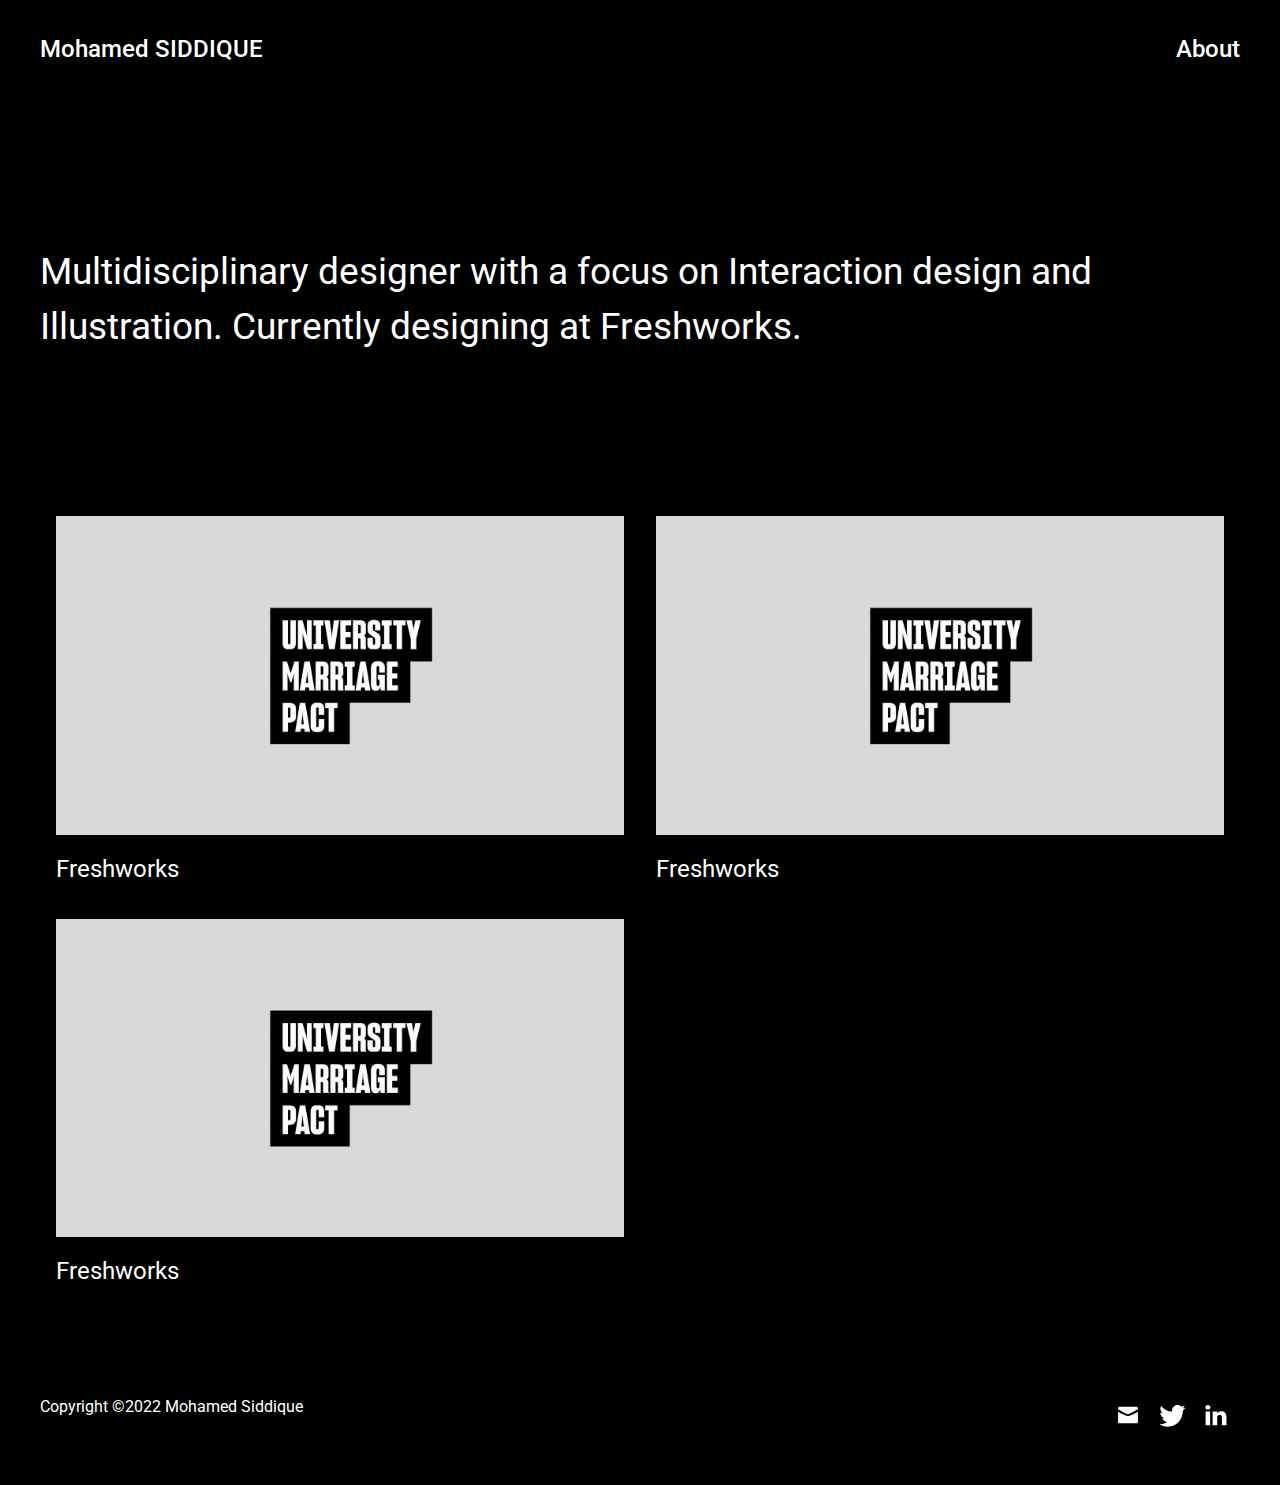
==== index.html @ 33becd6f "Homepage" ====
<!DOCTYPE html>
<html>

<head>
    <title>Mohamed Siddique</title>
    <meta name="keywords" content="Mohamed Siddique, Product designer, India, designer, Maidsafe, Freshworks">
    <meta name="description" content="Hi! I'm Siddique, Product designer at Freshworks.">
    <meta name="author" content="Mohamed Siddique">
    <meta name="viewport" content="width=device-width, initial-scale=1">

    <link rel="preconnect" href="https://fonts.gstatic.com">
    <link href="https://fonts.googleapis.com/css?family=Roboto:400,500,600,700" rel="stylesheet">
    <link rel="stylesheet" href="css/style.css">
    <link rel="stylesheet" href="css/grid.css">
</head>

<body>
    <nav role="navigation">
        <div class="nav">
            <a href="/" aria-current="page" class="title current">Mohamed SIDDIQUE</a>
            <a href="/about.html" class="about">About</a>
        </div>
    </nav>
    <main>
        <r-grid columns="8" columns-m="8" columns-s="4">
            <r-cell span="1-8" span-m="1-8" span-s="1-4">
                <div class="header-wrapper">
                    <h1>Multidisciplinary designer with a focus on Interaction design and Illustration. Currently
                        designing at <a class="companylink" href="https://www.freshworks.com/">Freshworks</a>.</h1>
                </div>
                <div class="body-wrapper">
                    <div class="grid-row">

                        <div href="/" class="grid-item">
                            <a href="/">
                                <figure>
                                    <img src="/assets/smalltest.gif">
                                </figure>
                            </a>
                            <h3>Freshworks</h3>
                        </div>
                        <div href="/" class="grid-item">
                            <a href="/">
                                <figure>
                                    <img src="/assets/smalltest.gif">
                                </figure>
                            </a>
                            <h3>Freshworks</h3>
                        </div>
                        <div href="/" class="grid-item">
                            <a href="/">
                                <figure>
                                    <img src="/assets/smalltest.gif">
                                </figure>
                            </a>
                            <h3>Freshworks</h3>
                        </div>

                    </div>
            </r-cell>
        </r-grid>
    </main>
    <footer>
        <r-grid columns="8" columns-m="8" columns-s="4">
            <r-cell span="1-4" span-m="1-8" span-s="1-4">
                <p class="copyright">Copyright ©2022 Mohamed Siddique</p>
            </r-cell>
            <r-cell span="5-8" span-m="1-8" span-s="1-4">
                <div class="social-icons">
                    <a href="/"><img src="/assets/social icons/Mail.svg" class="icons"></a>
                    <a href="/"><img src="/assets/social icons/Twitter.svg" class="icons"></a>
                    <a href="/"><img src="/assets/social icons/LinkedIn.svg" class="icons"></a>
                </div>
            </r-cell>
        </r-grid>
    </footer>
</body>

</html>
---- css/style.css ----
:root {
    --background: #000000;
    --white: #ffffff;
    --blue: #0366d6;
}

html {
    background-color: var(--background);
    font-family: 'Roboto', sans-serif;
    font-size: 15px;
}

body {
    margin: 0;
}

::selection {
    background-color: rgba(45, 170, 219, 0.3);
}

a {
    text-decoration: none;
}

p {
    color: var(--white);
    font-size: 16px;
    line-height: 1.5em;
    font-style: normal;
    font-weight: 400;
    margin: 0;
    padding: 0;
}

main {
    color: var(--white);
    line-height: 1.5em;
    font-style: normal;
    position: relative;
    max-width: 1200px;
    margin: 0 auto;
    padding: 0 40px;
    text-align: left;
    display: flex;
    flex-direction: column;
    height: auto;
}

@media screen and (max-width: 600px) {
    main {
        padding: 0px 24px;
    }
}

.nav {
    display: flex;
    flex-direction: row;
    justify-content: space-between;
    align-items: center;
    padding: 10px 40px;
    position: static;
    height: 80px;
}

@media screen and (min-width: 420px) and (max-width: 960px) {
    .nav {
        padding: 6vw;
    }
}

@media screen and (max-width: 420px) {
    .nav {
        padding: 10px 24px;
    }
}

nav a {
    color: var(--white);
    line-height: 1.5em;
    font-style: normal;
    font-weight: 500;
    margin: 0;
    padding: 0;
    text-decoration: none;
    transition-timing-function: ease-in-out;
}

nav a:hover {
    opacity: 50%;
    transition-timing-function: ease-in-out;
}

@media screen and (min-width: 0) and (max-width: calc(1680px)) and (orientation: landscape) {
    nav a {
        font-size: calc((1.8 - 1) * 1.2vh + 1rem);
    }
}

@media screen and (min-width: 0) and (max-width: calc(1680px)) and (orientation: portrait) {
    nav a {
        font-size: calc((1.8 - 1) * 1.2vh + 1rem);
    }
}

@media screen and (min-width: 1680px) {
    nav a {
        font-size: calc(1.8*1rem);
    }
}

@media screen and (max-width: 420px) {
    nav a {
        font-size: 1.5rem;
    }

    nav a.about {
        font-size: 1rem;
    }
}

.header-wrapper {
    height: 400px;
    display: flex;
    flex-direction: row;
    justify-content: space-between;
    align-items: center;
}

@media screen and (max-width: 420px) {
    .header-wrapper {
        height: 400px;
    }
}

h1,
h1 .companylink {
    color: var(--white);
    line-height: 1.5em;
    font-style: normal;
    font-weight: 400;
    margin: 0;
    padding: 0;
    text-decoration: none;
}

h1 .companylink:hover {
    opacity: 50%;
    transition-timing-function: ease-in-out;
}


@media screen and (min-width: 0) and (max-width: calc(1680px)) and (orientation: landscape) {

    h1,
    h1 .companylink {
        font-size: calc((3 - 1) * 1.2vh + 1rem);
    }
}

@media screen and (min-width: 0) and (max-width: calc(1680px)) and (orientation: portrait) {

    h1,
    h1 .companylink {
        font-size: calc((3 - 1) * 1.2vh + 1rem);
    }
}

@media screen and (max-width: 420px) {

    h1,
    h1 .companylink {
        font-size: calc((2.5 - 1) * 1.2vh + 1rem);
    }
}

.body-wrapper {
    display: flex;
    flex-direction: column;
    justify-content: space-between;
    flex-wrap: wrap;
    margin-bottom: 80px;
}

.grid-row {
    display: flex;
    flex-flow: row wrap;
    justify-content: flex-start;

}

.grid-item {
    flex-basis: 50%;
    -ms-flex: auto;
    position: relative;
    padding: 16px;
    box-sizing: border-box;

}

@media screen and (max-width: 767px) {
    .grid-item {
        flex-basis: 100%;
    }
}

figure {
    overflow: hidden;
    margin: 0 0 16px 0;
    padding: 0;
}

img {
    display: block;
    width: 100%;
}

h3 {
    font-size: 24px;
    color: var(--white);
    line-height: 1.5em;
    font-style: normal;
    font-weight: 400;
    margin: 0;
    padding: 0;
    text-decoration: none;
}

figure img {
    -webkit-transition: all 200ms ease-in-out;
    -webkit-transform: scale(1);
    -ms-transition: all 200ms ease-in-out;
    -ms-transform: scale(1);
    -moz-transition: all 200ms ease-in-out;
    -moz-transform: scale(1);
    transition: all 200ms ease-in-out;
    transform: scale(1);
}

figure:hover img {
    -webkit-transition: all 200ms ease-in-out;
    -webkit-transform: scale(1.1);
    -ms-transition: all 200ms ease-in-out;
    -ms-transform: scale(1.1);
    -moz-transition: all 200ms ease-in-out;
    -moz-transform: scale(1.1);
    transition: all 200ms ease-in-out;
    transform: scale(1.1);
}

footer {
    padding: 10px 40px;
    position: static;
    height: 80px;
}

@media screen and (min-width: 420px) and (max-width: 960px) {
    footer {
        padding: 6vw;
    }
}

@media screen and (max-width: 420px) {
    footer {
        padding: 10px 24px;
    }
}

.copyright {
    text-align: left;
}

.social-icons {
    direction: ltr;
    display: flex;
    justify-content: flex-end;
}

.icons {
    width: 40px;
    height: 40px;
    padding-right: 4px;
}

@media screen and (max-width: 767px) {
    .social-icons {
        direction: ltr;
        display: flex;
        justify-content: center;
    }
    .copyright {
        text-align: center;
        margin-bottom: 24px;
    }
}
---- css/grid.css ----
/* Raster grid subsystem (rsms.me/raster) */
r-grid {
    display: grid;
    --grid-tc: repeat(12, 1fr);
    grid-template-columns: var(--grid-tc);
    --grid-cs: 1; /* column start */
    --grid-ce: -1 /* column end */
  }
  
  /* r-cell -- cell or column */
  r-grid > r-cell { display: block; appearance: none; -webkit-appearance: none }
  
  r-grid[columns="1"] { --grid-tc: repeat(1, 1fr) }
  r-grid[columns="2"] { --grid-tc: repeat(2, 1fr) }
  r-grid[columns="3"] { --grid-tc: repeat(3, 1fr) }
  r-grid[columns="4"] { --grid-tc: repeat(4, 1fr) }
  r-grid[columns="5"] { --grid-tc: repeat(5, 1fr) }
  r-grid[columns="6"] { --grid-tc: repeat(6, 1fr) }
  r-grid[columns="7"] { --grid-tc: repeat(7, 1fr) }
  r-grid[columns="8"] { --grid-tc: repeat(8, 1fr) }
  r-grid[columns="9"] { --grid-tc: repeat(9, 1fr) }
  r-grid[columns="10"] { --grid-tc: repeat(10, 1fr) }
  r-grid[columns="11"] { --grid-tc: repeat(11, 1fr) }
  r-grid[columns="12"] { --grid-tc: repeat(12, 1fr) }
  
  /* span=start... */
  r-grid > r-cell[span^="1"] { --grid-cs: 1 }
  r-grid > r-cell[span^="2"] { --grid-cs: 2 }
  r-grid > r-cell[span^="3"] { --grid-cs: 3 }
  r-grid > r-cell[span^="4"] { --grid-cs: 4 }
  r-grid > r-cell[span^="5"] { --grid-cs: 5 }
  r-grid > r-cell[span^="6"] { --grid-cs: 6 }
  r-grid > r-cell[span^="7"] { --grid-cs: 7 }
  r-grid > r-cell[span^="8"] { --grid-cs: 8 }
  r-grid > r-cell[span^="9"] { --grid-cs: 9 }
  r-grid > r-cell[span^="10"] { --grid-cs: 10 }
  r-grid > r-cell[span^="11"] { --grid-cs: 11 }
  r-grid > r-cell[span^="12"] { --grid-cs: 12 }
  
  /* span=...+width, span=...-end */
  r-grid > r-cell[span$="+1"], r-grid > r-cell[span="1"] { --grid-ce: 1 }
  r-grid > r-cell[span$="+2"], r-grid > r-cell[span$="-1"], r-grid > r-cell[span="2"] { --grid-ce: 2 }
  r-grid > r-cell[span$="+3"], r-grid > r-cell[span$="-2"], r-grid > r-cell[span="3"] { --grid-ce: 3 }
  r-grid > r-cell[span$="+4"], r-grid > r-cell[span$="-3"], r-grid > r-cell[span="4"] { --grid-ce: 4 }
  r-grid > r-cell[span$="+5"], r-grid > r-cell[span$="-4"], r-grid > r-cell[span="5"] { --grid-ce: 5 }
  r-grid > r-cell[span$="+6"], r-grid > r-cell[span$="-5"], r-grid > r-cell[span="6"] { --grid-ce: 6 }
  r-grid > r-cell[span$="+7"], r-grid > r-cell[span$="-6"], r-grid > r-cell[span="7"] { --grid-ce: 7 }
  r-grid > r-cell[span$="+8"], r-grid > r-cell[span$="-7"], r-grid > r-cell[span="8"] { --grid-ce: 8 }
  r-grid > r-cell[span$="+9"], r-grid > r-cell[span$="-8"], r-grid > r-cell[span="9"] { --grid-ce: 9 }
  r-grid > r-cell[span$="+10"], r-grid > r-cell[span$="-9"], r-grid > r-cell[span="10"] { --grid-ce: 10 }
  r-grid > r-cell[span$="+11"], r-grid > r-cell[span$="-10"], r-grid > r-cell[span="11"] { --grid-ce: 11 }
  r-grid > r-cell[span$="+12"], r-grid > r-cell[span$="-11"], r-grid > r-cell[span="12"] { --grid-ce: 12 }
  r-grid > r-cell[span$="-12"] { --grid-ce: 13 }
  
  /* connect vars */
  r-grid > r-cell[span] { grid-column-end: span var(--grid-ce) }
  r-grid > r-cell[span*="+"], r-grid > r-cell[span*="-"], r-grid > r-cell[span*=".."] {
    grid-column-start: var(--grid-cs) }
  r-grid > r-cell[span*="-"], r-grid > r-cell[span*=".."] {
    grid-column-end: var(--grid-ce) }
  r-grid > r-cell[span="row"] { grid-column: 1 / -1 }
  
  /* for window width <= 600 */
  @media only screen and (max-width: 420px) {
    r-grid[columns-s="1"] { --grid-tc: repeat(1, 1fr) }
    r-grid[columns-s="2"] { --grid-tc: repeat(2, 1fr) }
    r-grid[columns-s="3"] { --grid-tc: repeat(3, 1fr) }
    r-grid[columns-s="4"] { --grid-tc: repeat(4, 1fr) }
    r-grid[columns-s="5"] { --grid-tc: repeat(5, 1fr) }
    r-grid[columns-s="6"] { --grid-tc: repeat(6, 1fr) }
    r-grid[columns-s="7"] { --grid-tc: repeat(7, 1fr) }
    r-grid[columns-s="8"] { --grid-tc: repeat(8, 1fr) }
    r-grid[columns-s="9"] { --grid-tc: repeat(9, 1fr) }
    r-grid[columns-s="10"] { --grid-tc: repeat(10, 1fr) }
    r-grid[columns-s="11"] { --grid-tc: repeat(11, 1fr) }
    r-grid[columns-s="12"] { --grid-tc: repeat(12, 1fr) }
    
    /* span-s=start... */
    r-grid > r-cell[span-s^="1"] { --grid-cs: 1 }
    r-grid > r-cell[span-s^="2"] { --grid-cs: 2 }
    r-grid > r-cell[span-s^="3"] { --grid-cs: 3 }
    r-grid > r-cell[span-s^="4"] { --grid-cs: 4 }
    r-grid > r-cell[span-s^="5"] { --grid-cs: 5 }
    r-grid > r-cell[span-s^="6"] { --grid-cs: 6 }
    r-grid > r-cell[span-s^="7"] { --grid-cs: 7 }
    r-grid > r-cell[span-s^="8"] { --grid-cs: 8 }
    r-grid > r-cell[span-s^="9"] { --grid-cs: 9 }
    r-grid > r-cell[span-s^="10"] { --grid-cs: 10 }
    r-grid > r-cell[span-s^="11"] { --grid-cs: 11 }
    r-grid > r-cell[span-s^="12"] { --grid-cs: 12 }
    
    /* span-s=...+width, span-s=...-end */
    r-grid > r-cell[span-s$="+1"], r-grid > r-cell[span-s="1"] { --grid-ce: 1 }
    r-grid > r-cell[span-s$="+2"], r-grid > r-cell[span-s$="-1"], r-grid > r-cell[span-s="2"] { --grid-ce: 2 }
    r-grid > r-cell[span-s$="+3"], r-grid > r-cell[span-s$="-2"], r-grid > r-cell[span-s="3"] { --grid-ce: 3 }
    r-grid > r-cell[span-s$="+4"], r-grid > r-cell[span-s$="-3"], r-grid > r-cell[span-s="4"] { --grid-ce: 4 }
    r-grid > r-cell[span-s$="+5"], r-grid > r-cell[span-s$="-4"], r-grid > r-cell[span-s="5"] { --grid-ce: 5 }
    r-grid > r-cell[span-s$="+6"], r-grid > r-cell[span-s$="-5"], r-grid > r-cell[span-s="6"] { --grid-ce: 6 }
    r-grid > r-cell[span-s$="+7"], r-grid > r-cell[span-s$="-6"], r-grid > r-cell[span-s="7"] { --grid-ce: 7 }
    r-grid > r-cell[span-s$="+8"], r-grid > r-cell[span-s$="-7"], r-grid > r-cell[span-s="8"] { --grid-ce: 8 }
    r-grid > r-cell[span-s$="+9"], r-grid > r-cell[span-s$="-8"], r-grid > r-cell[span-s="9"] { --grid-ce: 9 }
    r-grid > r-cell[span-s$="+10"], r-grid > r-cell[span-s$="-9"], r-grid > r-cell[span-s="10"] { --grid-ce: 10 }
    r-grid > r-cell[span-s$="+11"], r-grid > r-cell[span-s$="-10"], r-grid > r-cell[span-s="11"] { --grid-ce: 11 }
    r-grid > r-cell[span-s$="+12"], r-grid > r-cell[span-s$="-11"], r-grid > r-cell[span-s="12"] { --grid-ce: 12 }
    r-grid > r-cell[span-s$="-12"] { --grid-ce: 13 }
    
    /* connect vars */
    r-grid > r-cell[span-s] { grid-column-end: span var(--grid-ce) }
    r-grid > r-cell[span-s*="+"], r-grid > r-cell[span-s*="-"], r-grid > r-cell[span-s*=".."] {
      grid-column-start: var(--grid-cs) }
    r-grid > r-cell[span-s*="-"], r-grid > r-cell[span-s*=".."] {
      grid-column-end: var(--grid-ce) }
    r-grid > r-cell[span-s="row"] { grid-column: 1 / -1 }
  }

  /* for window width <= 900 */
  @media only screen and (min-width: 420px) and (max-width: 767px) {
    r-grid[columns-m="1"] { --grid-tc: repeat(1, 1fr) }
    r-grid[columns-m="2"] { --grid-tc: repeat(2, 1fr) }
    r-grid[columns-m="3"] { --grid-tc: repeat(3, 1fr) }
    r-grid[columns-m="4"] { --grid-tc: repeat(4, 1fr) }
    r-grid[columns-m="5"] { --grid-tc: repeat(5, 1fr) }
    r-grid[columns-m="6"] { --grid-tc: repeat(6, 1fr) }
    r-grid[columns-m="7"] { --grid-tc: repeat(7, 1fr) }
    r-grid[columns-m="8"] { --grid-tc: repeat(8, 1fr) }
    r-grid[columns-m="9"] { --grid-tc: repeat(9, 1fr) }
    r-grid[columns-m="10"] { --grid-tc: repeat(10, 1fr) }
    r-grid[columns-m="11"] { --grid-tc: repeat(11, 1fr) }
    r-grid[columns-m="12"] { --grid-tc: repeat(12, 1fr) }
    
    /* span-s=start... */
    r-grid > r-cell[span-m^="1"] { --grid-cs: 1 }
    r-grid > r-cell[span-m^="2"] { --grid-cs: 2 }
    r-grid > r-cell[span-m^="3"] { --grid-cs: 3 }
    r-grid > r-cell[span-m^="4"] { --grid-cs: 4 }
    r-grid > r-cell[span-m^="5"] { --grid-cs: 5 }
    r-grid > r-cell[span-m^="6"] { --grid-cs: 6 }
    r-grid > r-cell[span-m^="7"] { --grid-cs: 7 }
    r-grid > r-cell[span-m^="8"] { --grid-cs: 8 }
    r-grid > r-cell[span-m^="9"] { --grid-cs: 9 }
    r-grid > r-cell[span-m^="10"] { --grid-cs: 10 }
    r-grid > r-cell[span-m^="11"] { --grid-cs: 11 }
    r-grid > r-cell[span-m^="12"] { --grid-cs: 12 }
    
    /* span-s=...+width, span-s=...-end */
    r-grid > r-cell[span-m$="+1"], r-grid > r-cell[span-m="1"] { --grid-ce: 1 }
    r-grid > r-cell[span-m$="+2"], r-grid > r-cell[span-m$="-1"], r-grid > r-cell[span-m="2"] { --grid-ce: 2 }
    r-grid > r-cell[span-m$="+3"], r-grid > r-cell[span-m$="-2"], r-grid > r-cell[span-m="3"] { --grid-ce: 3 }
    r-grid > r-cell[span-m$="+4"], r-grid > r-cell[span-m$="-3"], r-grid > r-cell[span-m="4"] { --grid-ce: 4 }
    r-grid > r-cell[span-m$="+5"], r-grid > r-cell[span-m$="-4"], r-grid > r-cell[span-m="5"] { --grid-ce: 5 }
    r-grid > r-cell[span-m$="+6"], r-grid > r-cell[span-m$="-5"], r-grid > r-cell[span-m="6"] { --grid-ce: 6 }
    r-grid > r-cell[span-m$="+7"], r-grid > r-cell[span-m$="-6"], r-grid > r-cell[span-m="7"] { --grid-ce: 7 }
    r-grid > r-cell[span-m$="+8"], r-grid > r-cell[span-m$="-7"], r-grid > r-cell[span-m="8"] { --grid-ce: 8 }
    r-grid > r-cell[span-m$="+9"], r-grid > r-cell[span-m$="-8"], r-grid > r-cell[span-m="9"] { --grid-ce: 9 }
    r-grid > r-cell[span-m$="+10"], r-grid > r-cell[span-m$="-9"], r-grid > r-cell[span-m="10"] { --grid-ce: 10 }
    r-grid > r-cell[span-m$="+11"], r-grid > r-cell[span-m$="-10"], r-grid > r-cell[span-m="11"] { --grid-ce: 11 }
    r-grid > r-cell[span-m$="+12"], r-grid > r-cell[span-m$="-11"], r-grid > r-cell[span-m="12"] { --grid-ce: 12 }
    r-grid > r-cell[span-m$="-12"] { --grid-ce: 13 }
    
    /* connect vars */
    r-grid > r-cell[span-m] { grid-column-end: span var(--grid-ce) }
    r-grid > r-cell[span-m*="+"], r-grid > r-cell[span-m*="-"], r-grid > r-cell[span-m*=".."] {
      grid-column-start: var(--grid-cs) }
    r-grid > r-cell[span-m*="-"], r-grid > r-cell[span-m*=".."] {
      grid-column-end: var(--grid-ce) }
    r-grid > r-cell[span-m="row"] { grid-column: 1 / -1 }
  }
  
  /* for window width >= 1200 */
  @media only screen and (min-width: 1199px) {
    r-grid[columns-l="1"] { --grid-tc: repeat(1, 1fr) }
    r-grid[columns-l="2"] { --grid-tc: repeat(2, 1fr) }
    r-grid[columns-l="3"] { --grid-tc: repeat(3, 1fr) }
    r-grid[columns-l="4"] { --grid-tc: repeat(4, 1fr) }
    r-grid[columns-l="5"] { --grid-tc: repeat(5, 1fr) }
    r-grid[columns-l="6"] { --grid-tc: repeat(6, 1fr) }
    r-grid[columns-l="7"] { --grid-tc: repeat(7, 1fr) }
    r-grid[columns-l="8"] { --grid-tc: repeat(8, 1fr) }
    r-grid[columns-l="9"] { --grid-tc: repeat(9, 1fr) }
    r-grid[columns-l="10"] { --grid-tc: repeat(10, 1fr) }
    r-grid[columns-l="11"] { --grid-tc: repeat(11, 1fr) }
    r-grid[columns-l="12"] { --grid-tc: repeat(12, 1fr) }
    
    /* span-l=start... */
    r-grid > r-cell[span-l^="1"] { --grid-cs: 1 }
    r-grid > r-cell[span-l^="2"] { --grid-cs: 2 }
    r-grid > r-cell[span-l^="3"] { --grid-cs: 3 }
    r-grid > r-cell[span-l^="4"] { --grid-cs: 4 }
    r-grid > r-cell[span-l^="5"] { --grid-cs: 5 }
    r-grid > r-cell[span-l^="6"] { --grid-cs: 6 }
    r-grid > r-cell[span-l^="7"] { --grid-cs: 7 }
    r-grid > r-cell[span-l^="8"] { --grid-cs: 8 }
    r-grid > r-cell[span-l^="9"] { --grid-cs: 9 }
    r-grid > r-cell[span-l^="10"] { --grid-cs: 10 }
    r-grid > r-cell[span-l^="11"] { --grid-cs: 11 }
    r-grid > r-cell[span-l^="12"] { --grid-cs: 12 }
    
    /* span-l=...+width, span-l=...-end */
    r-grid > r-cell[span-l$="+1"], r-grid > r-cell[span-l="1"] { --grid-ce: 1 }
    r-grid > r-cell[span-l$="+2"], r-grid > r-cell[span-l$="-1"], r-grid > r-cell[span-l="2"] { --grid-ce: 2 }
    r-grid > r-cell[span-l$="+3"], r-grid > r-cell[span-l$="-2"], r-grid > r-cell[span-l="3"] { --grid-ce: 3 }
    r-grid > r-cell[span-l$="+4"], r-grid > r-cell[span-l$="-3"], r-grid > r-cell[span-l="4"] { --grid-ce: 4 }
    r-grid > r-cell[span-l$="+5"], r-grid > r-cell[span-l$="-4"], r-grid > r-cell[span-l="5"] { --grid-ce: 5 }
    r-grid > r-cell[span-l$="+6"], r-grid > r-cell[span-l$="-5"], r-grid > r-cell[span-l="6"] { --grid-ce: 6 }
    r-grid > r-cell[span-l$="+7"], r-grid > r-cell[span-l$="-6"], r-grid > r-cell[span-l="7"] { --grid-ce: 7 }
    r-grid > r-cell[span-l$="+8"], r-grid > r-cell[span-l$="-7"], r-grid > r-cell[span-l="8"] { --grid-ce: 8 }
    r-grid > r-cell[span-l$="+9"], r-grid > r-cell[span-l$="-8"], r-grid > r-cell[span-l="9"] { --grid-ce: 9 }
    r-grid > r-cell[span-l$="+10"], r-grid > r-cell[span-l$="-9"], r-grid > r-cell[span-l="10"] { --grid-ce: 10 }
    r-grid > r-cell[span-l$="+11"], r-grid > r-cell[span-l$="-10"], r-grid > r-cell[span-l="11"] { --grid-ce: 11 }
    r-grid > r-cell[span-l$="+12"], r-grid > r-cell[span-l$="-11"], r-grid > r-cell[span-l="12"] { --grid-ce: 12 }
    r-grid > r-cell[span-l$="-12"] { --grid-ce: 13 }
    
    /* connect vars */
    r-grid > r-cell[span-l] { grid-column-end: span var(--grid-ce) }
    r-grid > r-cell[span-l*="+"], r-grid > r-cell[span-l*="-"], r-grid > r-cell[span-l*=".."] {
      grid-column-start: var(--grid-cs) }
    r-grid > r-cell[span-l*="-"], r-grid > r-cell[span-l*=".."] {
      grid-column-end: var(--grid-ce) }
    r-grid > r-cell[span-l="row"] { grid-column: 1 / -1 }
  }
  
  /* .debug can be added to a r-grid to visualize its effective cells */
  r-grid.debug > * {
    --color: rgba(248,110,91 ,0.3);
    background-image:
      linear-gradient(to bottom, var(--color) 0%, var(--color) 100%);
  }
  r-grid.debug > :nth-child(6n+2) { --color: rgba(103,126,208,0.3) }
  r-grid.debug > :nth-child(6n+3) { --color: rgba(224,174,72 ,0.3) }
  r-grid.debug > :nth-child(6n+4) { --color: rgba(77, 214,115,0.3) }
  r-grid.debug > :nth-child(6n+5) { --color: rgba(217,103,219,0.3) }
  r-grid.debug > :nth-child(6n+6) { --color: rgba(94, 204,211,0.3) }
  r-grid.debug > :nth-child(6n+7) { --color: rgba(248,110,91 ,0.3) }
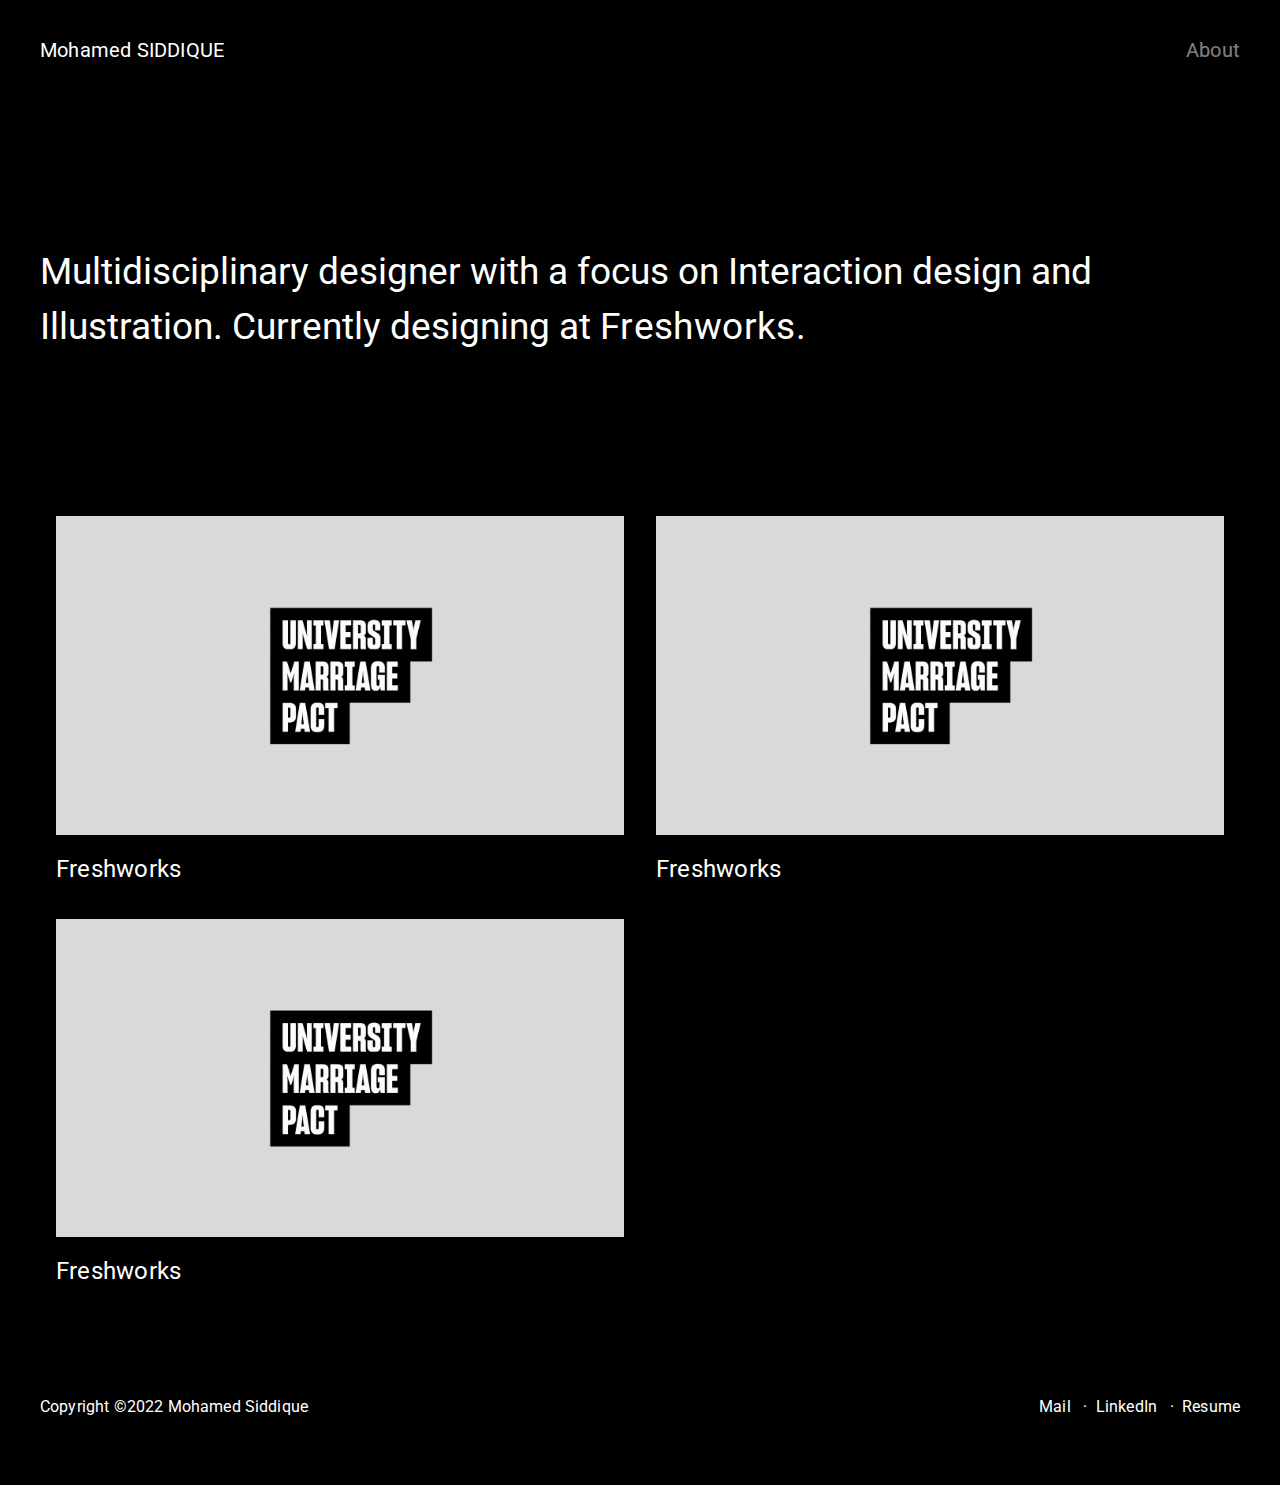
==== commit 298fe1d2: "About page style" ====
--- a/index.html
+++ b/index.html
@@ -62,14 +62,14 @@
     </main>
     <footer>
         <r-grid columns="8" columns-m="8" columns-s="4">
-            <r-cell span="1-4" span-m="1-8" span-s="1-4">
-                <p class="copyright">Copyright ©2022 Mohamed Siddique</p>
+            <r-cell span="1-4" span-m="1-4" span-s="1-4">
+                <p class="footer">Copyright ©2022 Mohamed Siddique</p>
             </r-cell>
-            <r-cell span="5-8" span-m="1-8" span-s="1-4">
-                <div class="social-icons">
-                    <a href="/"><img src="/assets/social icons/Mail.svg" class="icons"></a>
-                    <a href="/"><img src="/assets/social icons/Twitter.svg" class="icons"></a>
-                    <a href="/"><img src="/assets/social icons/LinkedIn.svg" class="icons"></a>
+            <r-cell span="5-8" span-m="5-8" span-s="1-4">
+                <div class="links">
+                    <a href="/" class="footer">Mail &nbsp; · &nbsp; </a>
+                    <a href="/" class="footer"> LinkedIn  &nbsp; · &nbsp;  </a>
+                    <a href="/" class="footer"> Resume</a>
                 </div>
             </r-cell>
         </r-grid>
--- a/css/style.css
+++ b/css/style.css
@@ -20,6 +20,7 @@
 
 a {
     text-decoration: none;
+    letter-spacing: 0.01em;
 }
 
 p {
@@ -30,6 +31,7 @@
     font-weight: 400;
     margin: 0;
     padding: 0;
+    letter-spacing: 0.01em;
 }
 
 main {
@@ -76,9 +78,11 @@
 
 nav a {
     color: var(--white);
-    line-height: 1.5em;
-    font-style: normal;
-    font-weight: 500;
+    opacity: 50%;
+    line-height: 1.5em;
+    letter-spacing: 0.01em;
+    font-style: normal;
+    font-weight: 400;
     margin: 0;
     padding: 0;
     text-decoration: none;
@@ -86,25 +90,29 @@
 }
 
 nav a:hover {
-    opacity: 50%;
+    opacity: 100%;
     transition-timing-function: ease-in-out;
+}
+
+.current {
+    opacity: 100%;
 }
 
 @media screen and (min-width: 0) and (max-width: calc(1680px)) and (orientation: landscape) {
     nav a {
-        font-size: calc((1.8 - 1) * 1.2vh + 1rem);
+        font-size: calc((1.5 - 1) * 1.2vh + 1rem);
     }
 }
 
 @media screen and (min-width: 0) and (max-width: calc(1680px)) and (orientation: portrait) {
     nav a {
-        font-size: calc((1.8 - 1) * 1.2vh + 1rem);
+        font-size: calc((1.5 - 1) * 1.2vh + 1rem);
     }
 }
 
 @media screen and (min-width: 1680px) {
     nav a {
-        font-size: calc(1.8*1rem);
+        font-size: calc(1.5*1rem);
     }
 }
 
@@ -223,6 +231,7 @@
     margin: 0;
     padding: 0;
     text-decoration: none;
+    letter-spacing: 0.01em;
 }
 
 figure img {
@@ -265,30 +274,63 @@
     }
 }
 
-.copyright {
+.footer {
     text-align: left;
-}
-
-.social-icons {
+    color: var(--white);
+    font-size: 16px;
+    line-height: 1.5em;
+    font-style: normal;
+    font-weight: 400;
+    margin: 0;
+    padding: 0;
+    letter-spacing: 0.01em;
+}
+
+.links {
     direction: ltr;
     display: flex;
     justify-content: flex-end;
 }
 
-.icons {
-    width: 40px;
-    height: 40px;
-    padding-right: 4px;
-}
-
 @media screen and (max-width: 767px) {
-    .social-icons {
+    .links {
         direction: ltr;
         display: flex;
         justify-content: center;
     }
-    .copyright {
+}
+
+@media screen and (max-width: 420px) {
+    
+    .footer {
         text-align: center;
         margin-bottom: 24px;
     }
+}
+
+.bio {
+    margin: 120px 0;
+}
+
+@media screen and (max-width: 420px) {
+    .bio {
+        margin: 40px 0;
+    }
+ }
+
+h5 {
+    font-size: calc((1.5 - 1) * 1.2vw + 1rem);
+    color: var(--white);
+    line-height: 1.5em;
+    font-style: normal;
+    font-weight: 400;
+    margin: 0 0 24px 0;
+    padding: 0;
+    letter-spacing: 0.01em;
+}
+
+@media screen and (max-width: 420px) {
+   h5 {
+        font-size: 1.2rem;
+    }
 }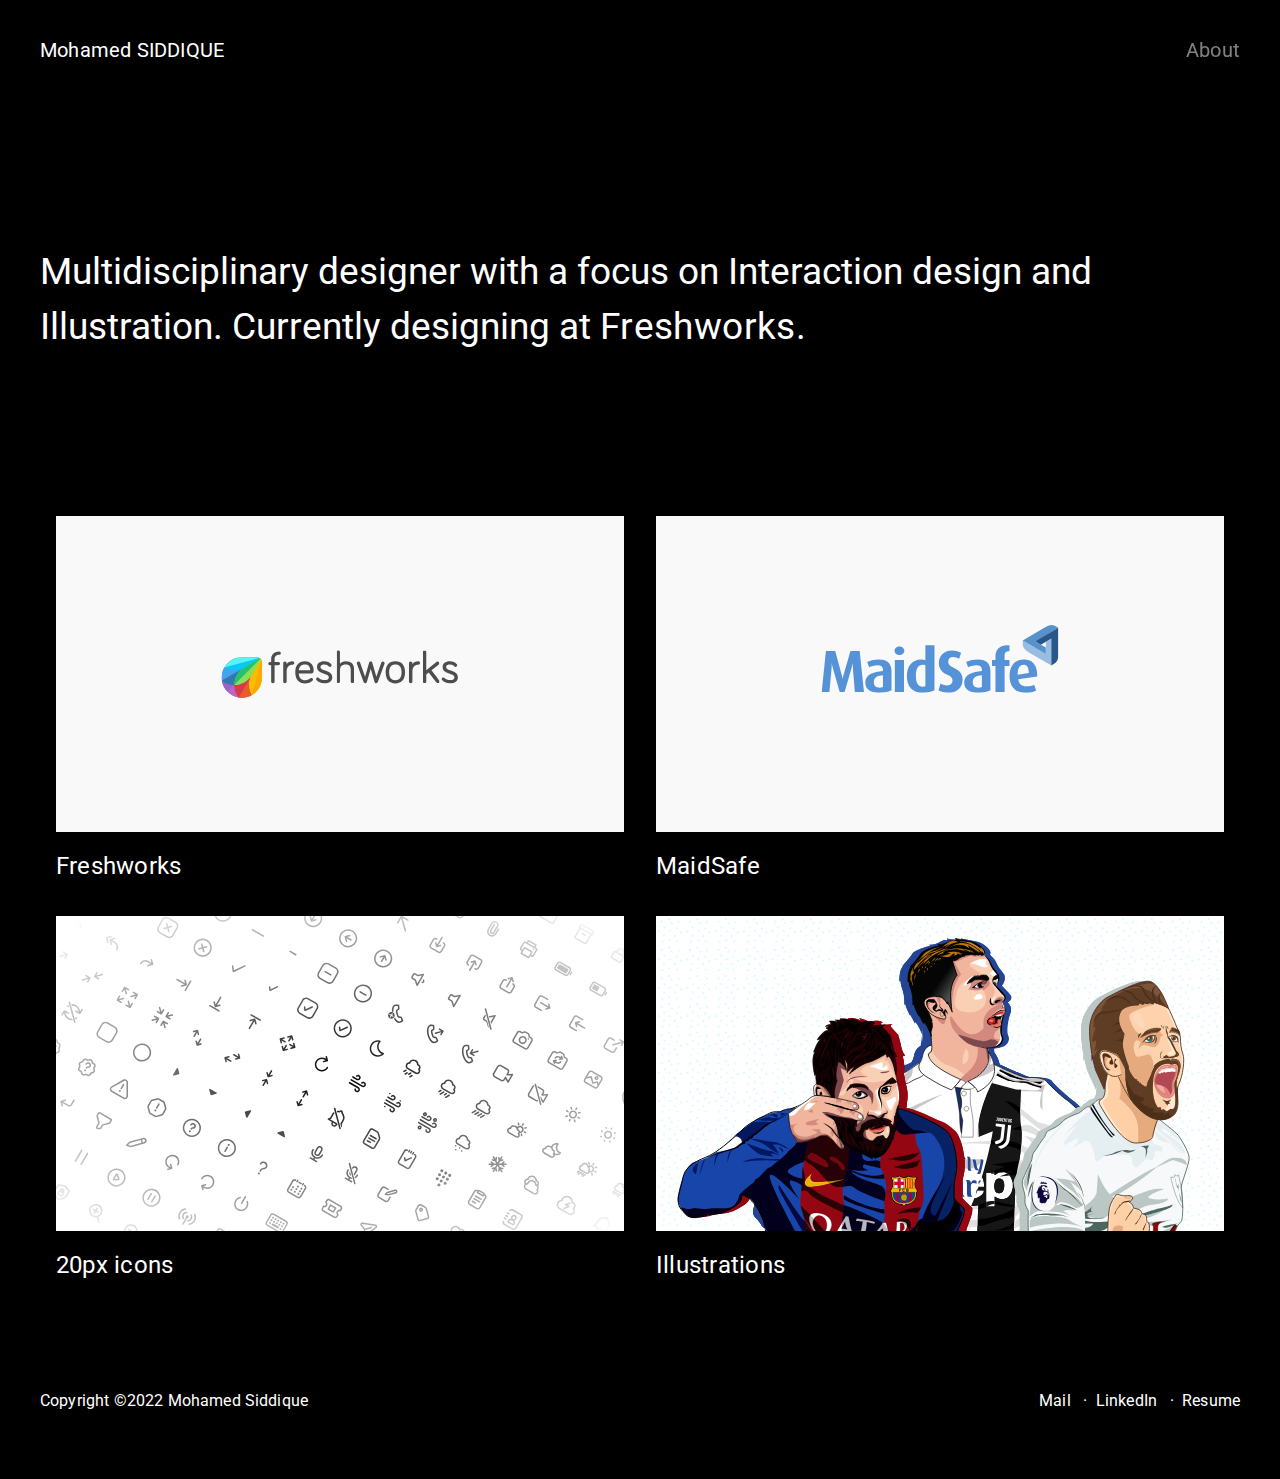
==== commit 20bc440a: "About page content" ====
--- a/index.html
+++ b/index.html
@@ -34,7 +34,7 @@
                         <div href="/" class="grid-item">
                             <a href="/">
                                 <figure>
-                                    <img src="/assets/smalltest.gif">
+                                    <img src="/assets/Freshworks.svg">
                                 </figure>
                             </a>
                             <h3>Freshworks</h3>
@@ -42,19 +42,28 @@
                         <div href="/" class="grid-item">
                             <a href="/">
                                 <figure>
-                                    <img src="/assets/smalltest.gif">
+                                    <img src="/assets/MaidSafe.svg">
                                 </figure>
                             </a>
-                            <h3>Freshworks</h3>
+                            <h3>MaidSafe</h3>
                         </div>
                         <div href="/" class="grid-item">
                             <a href="/">
                                 <figure>
-                                    <img src="/assets/smalltest.gif">
+                                    <img src="/assets/icons.svg">
                                 </figure>
                             </a>
-                            <h3>Freshworks</h3>
+                            <h3>20px icons</h3>
                         </div>
+                        <div href="/" class="grid-item">
+                            <a href="/">
+                                <figure>
+                                    <img src="/assets/illustration.svg">
+                                </figure>
+                            </a>
+                            <h3>Illustrations</h3>
+                        </div>
+
 
                     </div>
             </r-cell>
@@ -68,7 +77,7 @@
             <r-cell span="5-8" span-m="5-8" span-s="1-4">
                 <div class="links">
                     <a href="/" class="footer">Mail &nbsp; · &nbsp; </a>
-                    <a href="/" class="footer"> LinkedIn  &nbsp; · &nbsp;  </a>
+                    <a href="/" class="footer"> LinkedIn &nbsp; · &nbsp; </a>
                     <a href="/" class="footer"> Resume</a>
                 </div>
             </r-cell>
--- a/css/style.css
+++ b/css/style.css
@@ -219,7 +219,9 @@
 
 img {
     display: block;
-    width: 100%;
+    max-width:100%;
+    max-height:100%;
+    object-fit:cover;
 }
 
 h3 {
@@ -247,13 +249,13 @@
 
 figure:hover img {
     -webkit-transition: all 200ms ease-in-out;
-    -webkit-transform: scale(1.1);
+    -webkit-transform: scale(1.05);
     -ms-transition: all 200ms ease-in-out;
-    -ms-transform: scale(1.1);
+    -ms-transform: scale(1.05);
     -moz-transition: all 200ms ease-in-out;
-    -moz-transform: scale(1.1);
+    -moz-transform: scale(1.05);
     transition: all 200ms ease-in-out;
-    transform: scale(1.1);
+    transform: scale(1.05);
 }
 
 footer {
@@ -333,4 +335,22 @@
    h5 {
         font-size: 1.2rem;
     }
-}+}
+
+.me {
+    width: 360px;
+    object-fit: cover;
+    display: block;
+}
+
+@media screen and (min-width: 767px) and (max-width: 960px) {
+    .me {
+        width: 240px;
+    }
+}
+
+@media screen and (max-width: 767px) {
+    .me {
+        display: none;
+    }
+ }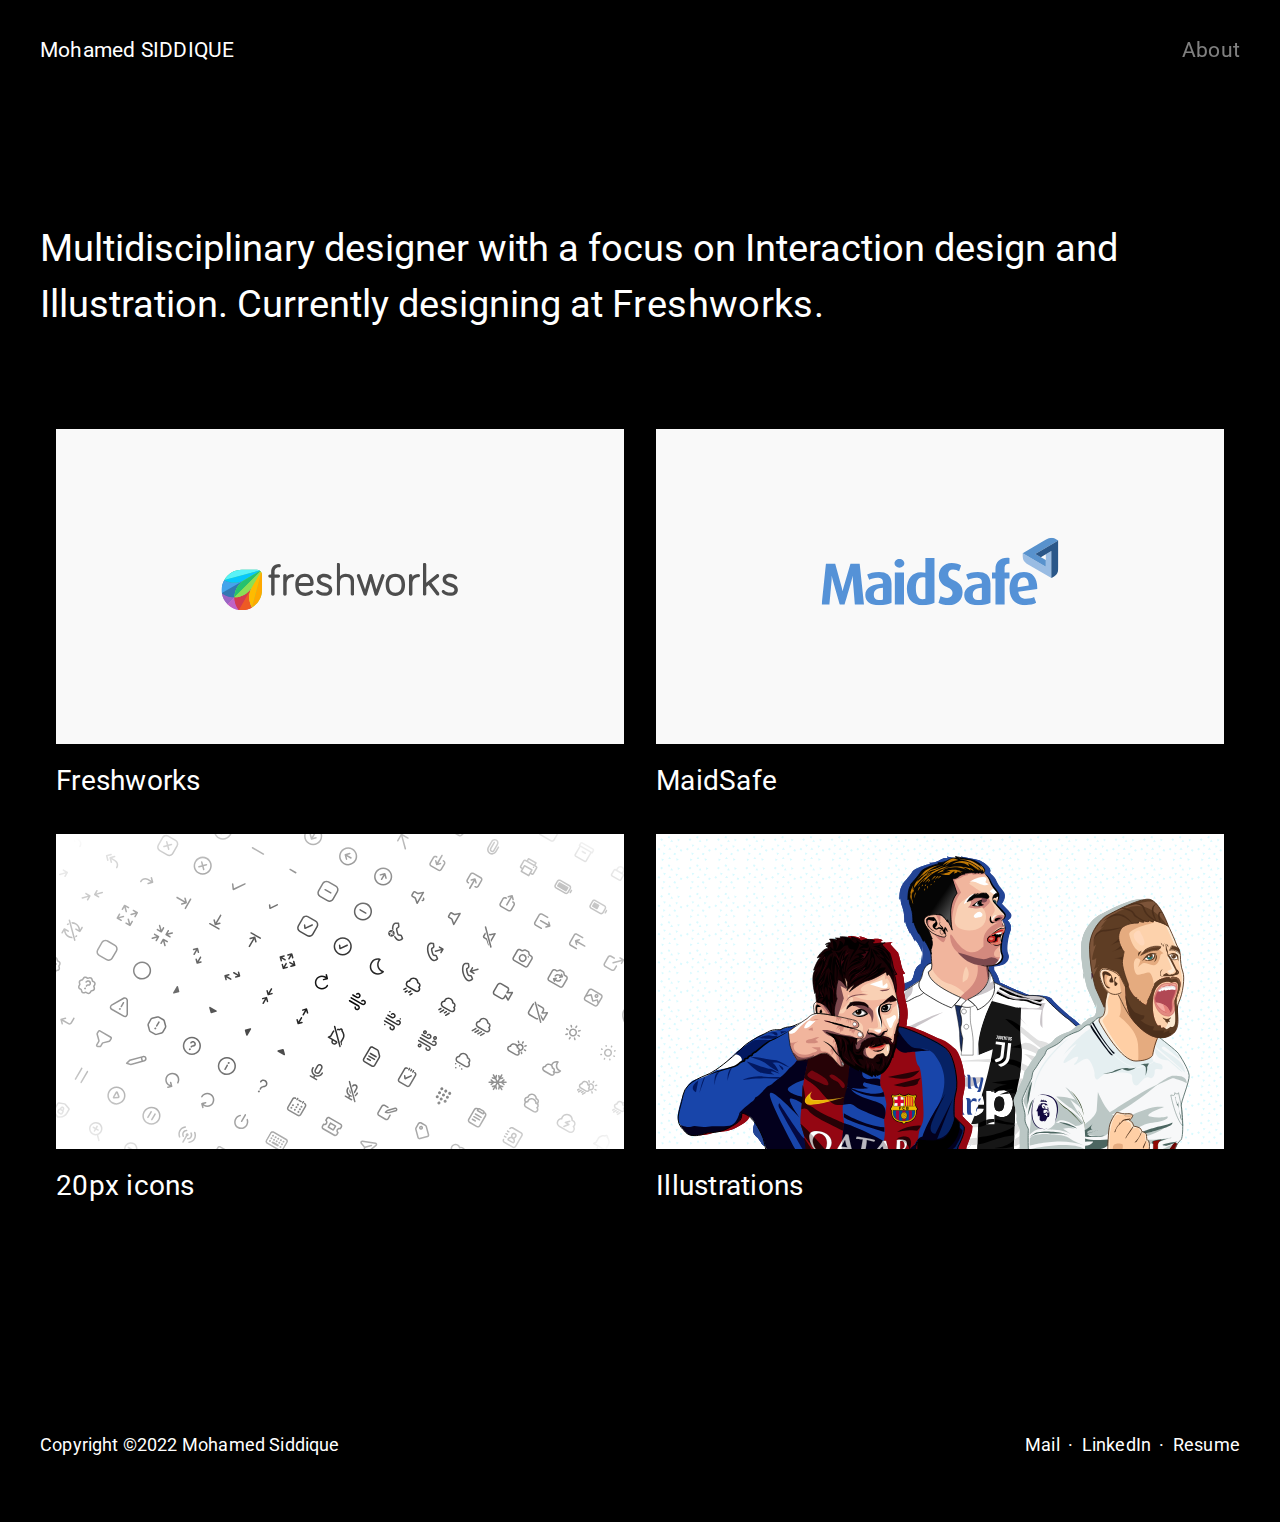
==== commit c569099a: "Added link style" ====
--- a/index.html
+++ b/index.html
@@ -22,52 +22,52 @@
         </div>
     </nav>
     <main>
-        <r-grid columns="8" columns-m="8" columns-s="4">
-            <r-cell span="1-8" span-m="1-8" span-s="1-4">
-                <div class="header-wrapper">
-                    <h1>Multidisciplinary designer with a focus on Interaction design and Illustration. Currently
-                        designing at <a class="companylink" href="https://www.freshworks.com/">Freshworks</a>.</h1>
-                </div>
-                <div class="body-wrapper">
-                    <div class="grid-row">
-
-                        <div href="/" class="grid-item">
-                            <a href="/">
-                                <figure>
-                                    <img src="/assets/Freshworks.svg">
-                                </figure>
-                            </a>
-                            <h3>Freshworks</h3>
+        <div class="wrapper">
+            <r-grid columns="8" columns-m="8" columns-s="4">
+                <r-cell span="1-8" span-m="1-8" span-s="1-4">
+                    <div>
+                        <h1>Multidisciplinary designer with a focus on Interaction design and Illustration. Currently
+                            designing at <a class="companylink" href="https://www.freshworks.com/" target="_blank">Freshworks</a>.</h1>
+                    </div>
+                    <div class="body-wrapper">
+                        <div class="grid-row">
+                            <div class="grid-item">
+                                <a href="/freshworks.html">
+                                    <figure>
+                                        <img src="/assets/Freshworks.svg">
+                                    </figure>
+                                </a>
+                                <h3>Freshworks</h3>
+                            </div>
+                            <div class="grid-item">
+                                <a href="/maidsafe.html">
+                                    <figure>
+                                        <img src="/assets/MaidSafe.svg">
+                                    </figure>
+                                </a>
+                                <h3>MaidSafe</h3>
+                            </div>
+                            <div class="grid-item">
+                                <a target="_blank" href="http://figma.com/community/file/961271467511458498">
+                                    <figure>
+                                        <img src="/assets/icons.svg">
+                                    </figure>
+                                </a>
+                                <h3>20px icons</h3>
+                            </div>
+                            <div class="grid-item">
+                                <a target="_blank"
+                                    href="https://www.behance.net/gallery/75140159/Footballers-Celebration">
+                                    <figure>
+                                        <img src="/assets/illustration.svg">
+                                    </figure>
+                                </a>
+                                <h3>Illustrations</h3>
+                            </div>
                         </div>
-                        <div href="/" class="grid-item">
-                            <a href="/">
-                                <figure>
-                                    <img src="/assets/MaidSafe.svg">
-                                </figure>
-                            </a>
-                            <h3>MaidSafe</h3>
-                        </div>
-                        <div href="/" class="grid-item">
-                            <a href="/">
-                                <figure>
-                                    <img src="/assets/icons.svg">
-                                </figure>
-                            </a>
-                            <h3>20px icons</h3>
-                        </div>
-                        <div href="/" class="grid-item">
-                            <a href="/">
-                                <figure>
-                                    <img src="/assets/illustration.svg">
-                                </figure>
-                            </a>
-                            <h3>Illustrations</h3>
-                        </div>
-
-
-                    </div>
-            </r-cell>
-        </r-grid>
+                </r-cell>
+            </r-grid>
+        </div>
     </main>
     <footer>
         <r-grid columns="8" columns-m="8" columns-s="4">
@@ -76,9 +76,11 @@
             </r-cell>
             <r-cell span="5-8" span-m="5-8" span-s="1-4">
                 <div class="links">
-                    <a href="/" class="footer">Mail &nbsp; · &nbsp; </a>
-                    <a href="/" class="footer"> LinkedIn &nbsp; · &nbsp; </a>
-                    <a href="/" class="footer"> Resume</a>
+                    <a href="mailto:siddijafr@gmail.com" target="_blank" class="footer">Mail</a>
+                    <p class="footer"> &nbsp; · &nbsp; </p>
+                    <a href="https://www.linkedin.com/in/msiddique26/" target="_blank" class="footer"> LinkedIn</a>
+                    <p class="footer"> &nbsp; · &nbsp; </p>
+                    <a href="/assets/Resume.pdf" target="_blank" class="footer"> Resume</a>
                 </div>
             </r-cell>
         </r-grid>
--- a/css/style.css
+++ b/css/style.css
@@ -7,7 +7,7 @@
 html {
     background-color: var(--background);
     font-family: 'Roboto', sans-serif;
-    font-size: 15px;
+    font-size: 16px;
 }
 
 body {
@@ -23,10 +23,15 @@
     letter-spacing: 0.01em;
 }
 
+a:hover {
+    opacity: 50%;
+    text-decoration: underline;
+}
+
 p {
     color: var(--white);
-    font-size: 16px;
-    line-height: 1.5em;
+    font-size: calc(1.1 * 1rem);
+    line-height: 1.8;
     font-style: normal;
     font-weight: 400;
     margin: 0;
@@ -79,7 +84,7 @@
 nav a {
     color: var(--white);
     opacity: 50%;
-    line-height: 1.5em;
+    line-height: 1.5;
     letter-spacing: 0.01em;
     font-style: normal;
     font-weight: 400;
@@ -127,23 +132,19 @@
 }
 
 .header-wrapper {
-    height: 400px;
-    display: flex;
-    flex-direction: row;
-    justify-content: space-between;
-    align-items: center;
+    margin: 0 0 80px 0;
 }
 
 @media screen and (max-width: 420px) {
     .header-wrapper {
-        height: 400px;
+        margin: 0 0 40px 0;
     }
 }
 
 h1,
 h1 .companylink {
     color: var(--white);
-    line-height: 1.5em;
+    line-height: 1.5;
     font-style: normal;
     font-weight: 400;
     margin: 0;
@@ -153,6 +154,7 @@
 
 h1 .companylink:hover {
     opacity: 50%;
+    text-decoration: underline;
     transition-timing-function: ease-in-out;
 }
 
@@ -186,14 +188,13 @@
     flex-direction: column;
     justify-content: space-between;
     flex-wrap: wrap;
-    margin-bottom: 80px;
+    margin: 80px 0;
 }
 
 .grid-row {
     display: flex;
     flex-flow: row wrap;
     justify-content: flex-start;
-
 }
 
 .grid-item {
@@ -219,21 +220,33 @@
 
 img {
     display: block;
-    max-width:100%;
-    max-height:100%;
-    object-fit:cover;
-}
-
-h3 {
-    font-size: 24px;
-    color: var(--white);
-    line-height: 1.5em;
+    max-width: 100%;
+    max-height: 100%;
+    object-fit: cover;
+}
+
+h3, h3 .link {
+    font-size: calc((1.75 - 1) * 1.2vw + 1rem);
+    color: var(--white);
+    line-height: 1.5;
     font-style: normal;
     font-weight: 400;
     margin: 0;
     padding: 0;
     text-decoration: none;
     letter-spacing: 0.01em;
+}
+
+h3 .link:hover {
+    opacity: 50%;
+    text-decoration: underline;
+}
+
+
+@media screen and (max-width: 420px) {
+    h3, h3 .link {
+        font-size: 1.5rem;
+    }
 }
 
 figure img {
@@ -279,8 +292,8 @@
 .footer {
     text-align: left;
     color: var(--white);
-    font-size: 16px;
-    line-height: 1.5em;
+    font-size: calc(1.1 * 1rem);
+    line-height: 1.5;
     font-style: normal;
     font-weight: 400;
     margin: 0;
@@ -303,27 +316,28 @@
 }
 
 @media screen and (max-width: 420px) {
-    
+
     .footer {
         text-align: center;
         margin-bottom: 24px;
     }
 }
 
-.bio {
+.wrapper {
     margin: 120px 0;
 }
 
 @media screen and (max-width: 420px) {
-    .bio {
+    .wrapper {
         margin: 40px 0;
     }
- }
-
-h5 {
+}
+
+h5,
+h5 .external-links {
     font-size: calc((1.5 - 1) * 1.2vw + 1rem);
     color: var(--white);
-    line-height: 1.5em;
+    line-height: 1.5;
     font-style: normal;
     font-weight: 400;
     margin: 0 0 24px 0;
@@ -331,8 +345,19 @@
     letter-spacing: 0.01em;
 }
 
-@media screen and (max-width: 420px) {
-   h5 {
+h5 .external-links {
+    text-decoration: underline;
+}
+
+h5 .external-links:hover {
+    opacity: 50%;
+    text-decoration: underline;
+}
+
+@media screen and (max-width: 420px) {
+
+    h5,
+    h5 .external-links {
         font-size: 1.2rem;
     }
 }
@@ -353,4 +378,57 @@
     .me {
         display: none;
     }
- }+}
+
+/* 
+.wrapper {
+    width: 100%;
+    display: flex;
+    flex-direction: row;
+    justify-content: space-between;
+    align-items: center;
+    margin: 200px 0 0 0;
+}
+
+@media screen and (max-width: 960px) {
+    .wrapper {
+        margin: 80px 0 0 0;
+    }
+} */
+
+.content {
+    padding: 80px 0 0 0;
+}
+
+@media screen and (max-width: 420px) {
+    .content {
+        padding: 40px 0 0 0;
+    }
+}
+
+.team {
+    text-align: right;
+}
+
+@media screen and (max-width: 767px) {
+    .team {
+        text-align: left;
+    }
+}
+
+hr {
+    color: var(--white);
+    opacity: 50%;
+}
+
+h6 {
+    font-size: calc(1 * 1rem);
+    color: var(--white);
+    line-height: 1.5;
+    font-style: normal;
+    font-weight: bold;
+    margin: 0 0 24px 0;
+    padding: 0;
+    letter-spacing: 4px;
+    opacity: 50%;
+}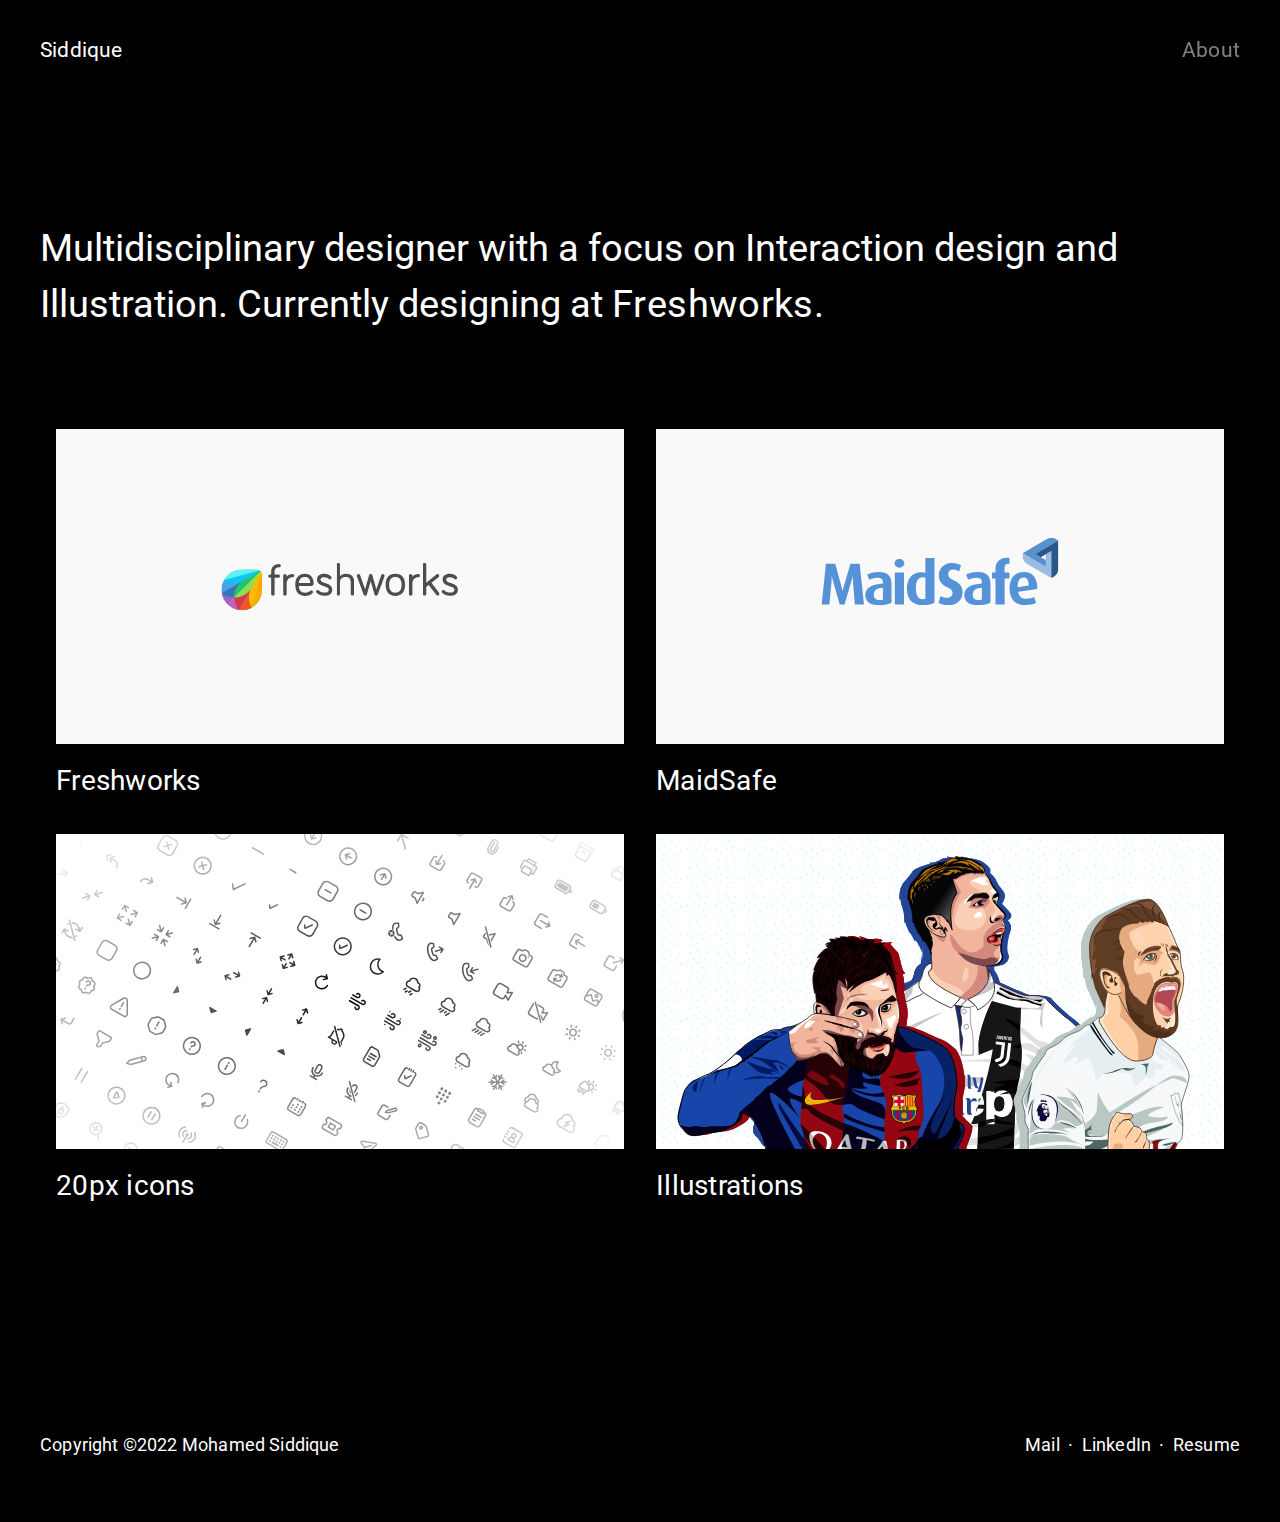
==== commit a289a7ef: "Updated content" ====
--- a/index.html
+++ b/index.html
@@ -17,7 +17,7 @@
 <body>
     <nav role="navigation">
         <div class="nav">
-            <a href="/" aria-current="page" class="title current">Mohamed SIDDIQUE</a>
+            <a href="/" aria-current="page" class="title current">Siddique</a>
             <a href="/about.html" class="about">About</a>
         </div>
     </nav>
@@ -34,7 +34,7 @@
                             <div class="grid-item">
                                 <a href="/freshworks.html">
                                     <figure>
-                                        <img src="/assets/Freshworks.svg">
+                                        <img src="/assets/Freshworks.svg" loading="lazy" alt="Freshworks">
                                     </figure>
                                 </a>
                                 <h3>Freshworks</h3>
@@ -42,7 +42,7 @@
                             <div class="grid-item">
                                 <a href="/maidsafe.html">
                                     <figure>
-                                        <img src="/assets/MaidSafe.svg">
+                                        <img src="/assets/MaidSafe.svg" loading="lazy" alt="MaidSafe">
                                     </figure>
                                 </a>
                                 <h3>MaidSafe</h3>
@@ -50,7 +50,7 @@
                             <div class="grid-item">
                                 <a target="_blank" href="http://figma.com/community/file/961271467511458498">
                                     <figure>
-                                        <img src="/assets/icons.svg">
+                                        <img src="/assets/icons.svg" loading="lazy" alt="Icons">
                                     </figure>
                                 </a>
                                 <h3>20px icons</h3>
@@ -59,7 +59,7 @@
                                 <a target="_blank"
                                     href="https://www.behance.net/gallery/75140159/Footballers-Celebration">
                                     <figure>
-                                        <img src="/assets/illustration.svg">
+                                        <img src="/assets/illustration.svg" loading="lazy" alt="Illustrations">
                                     </figure>
                                 </a>
                                 <h3>Illustrations</h3>
--- a/css/style.css
+++ b/css/style.css
@@ -235,6 +235,10 @@
     padding: 0;
     text-decoration: none;
     letter-spacing: 0.01em;
+}
+
+h3 .link {
+    text-decoration: underline;
 }
 
 h3 .link:hover {
@@ -431,4 +435,26 @@
     padding: 0;
     letter-spacing: 4px;
     opacity: 50%;
+}
+
+.centre {
+    text-align: center;
+}
+
+a.button {
+    display: inline-block;
+    margin: 1em;
+    padding: 1em 2em;
+    border: 0;
+    border-radius: 30px;
+    text-align: center;
+    white-space: nowrap;
+    cursor: pointer;
+    background-color: transparent;
+    border: 2px solid var(--white);
+    color: var(--white);
+}
+
+a.button:hover {
+    text-decoration: none;
 }